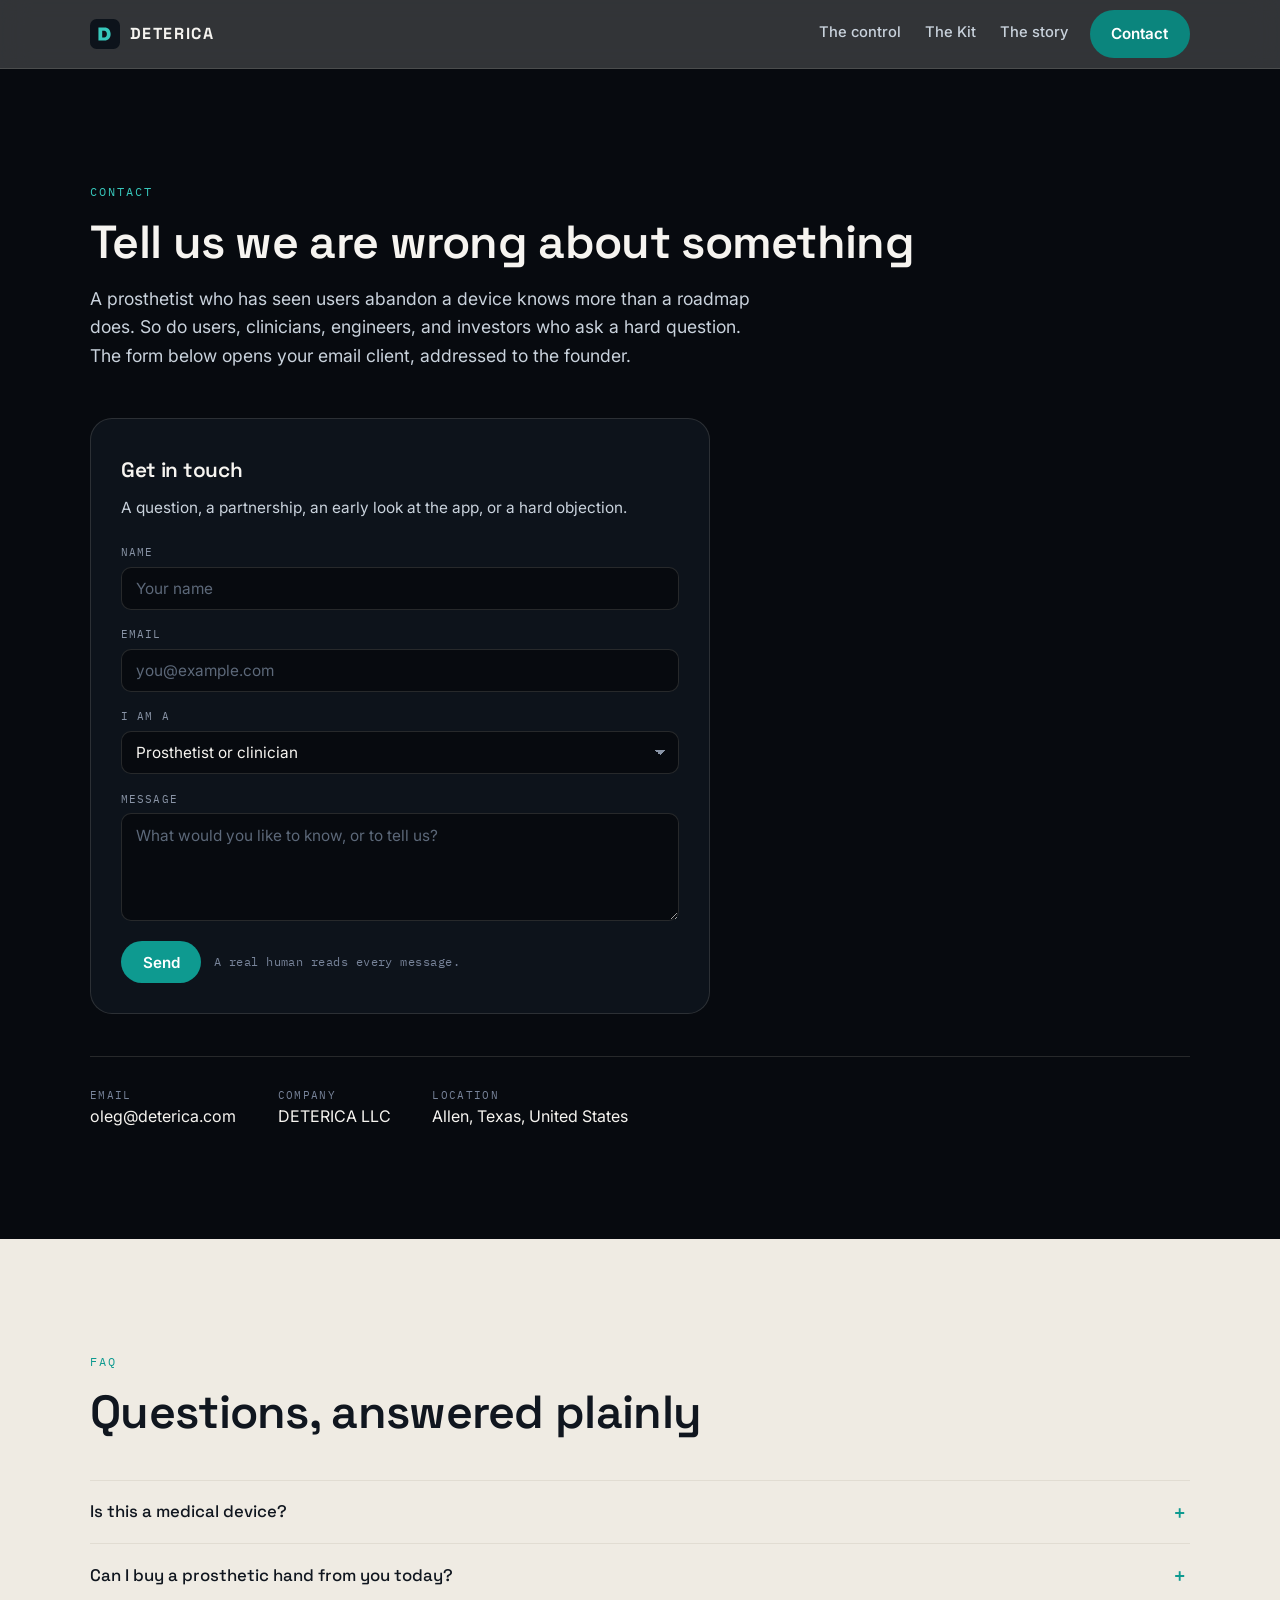
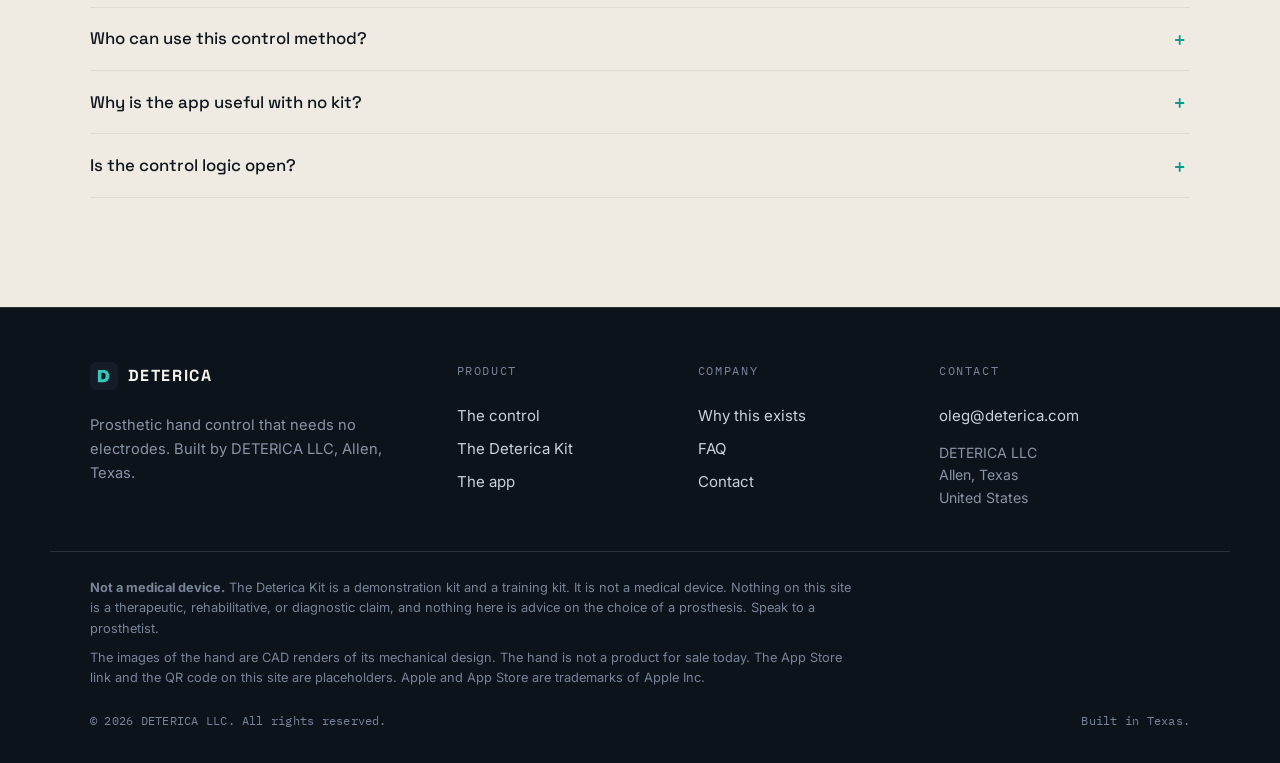
==== contact.html @ ebf62df6 "Split the landing page into five pages The home page had grown to nine sections and more were coming" ====
<!DOCTYPE html>
<html lang="en">
<head>
  <meta charset="UTF-8" />
  <meta name="viewport" content="width=device-width, initial-scale=1.0" />
  <title>Contact Deterica</title>
  <meta name="description" content="Tell us we are wrong about something. Deterica is looking for prosthetists, clinicians, users, engineers, and investors who ask a hard question. DETERICA LLC, Allen, Texas." />
  <meta name="theme-color" content="#070A0F" />

  <meta property="og:type" content="website" />
  <meta property="og:title" content="Contact Deterica" />
  <meta property="og:description" content="Tell us we are wrong about something. Deterica is looking for prosthetists, clinicians, users, engineers, and investors who ask a hard question. DETERICA LLC, Allen, Texas." />
  <meta property="og:image" content="assets/hand-hero-alt.jpg" />

  <link rel="preconnect" href="https://fonts.googleapis.com" />
  <link rel="preconnect" href="https://fonts.gstatic.com" crossorigin />
  <link href="https://fonts.googleapis.com/css2?family=Space+Grotesk:wght@400;500;600;700&family=Inter:wght@400;500;600&family=IBM+Plex+Mono:wght@400;500&display=swap" rel="stylesheet" />

  <link rel="icon" href="data:image/svg+xml,%3Csvg xmlns='http://www.w3.org/2000/svg' viewBox='0 0 32 32'%3E%3Crect width='32' height='32' rx='7' fill='%23070A0F'/%3E%3Cpath d='M9 23V9h6.5c4 0 6.5 2.8 6.5 7s-2.5 7-6.5 7H9zm4-3.4h2.2c1.8 0 2.8-1.3 2.8-3.6s-1-3.6-2.8-3.6H13v7.2z' fill='%2337C8BC'/%3E%3C/svg%3E" />
  <link rel="stylesheet" href="styles.css" />
</head>
<body>
  <!-- The header. It is the same in every file; keep them in step. -->
  <header class="site-header" id="top">
    <div class="wrap header-inner">
      <a class="brand" href="index.html" aria-label="Deterica home">
        <svg class="brand-mark" width="30" height="30" viewBox="0 0 32 32" aria-hidden="true">
          <rect width="32" height="32" rx="7" fill="#0D131B"/>
          <path d="M9 23V9h6.5c4 0 6.5 2.8 6.5 7s-2.5 7-6.5 7H9zm4-3.4h2.2c1.8 0 2.8-1.3 2.8-3.6s-1-3.6-2.8-3.6H13v7.2z" fill="#37C8BC"/>
        </svg>
        <span class="brand-word">DETERICA</span>
      </a>

      <nav class="nav" aria-label="Primary">
        <a href="control.html">The control</a>
        <a href="kit.html">The Kit</a>
        <a href="story.html">The story</a>
      </nav>

      <div class="header-cta">
        <a class="btn btn-solid is-active" href="contact.html">Contact</a>
      </div>

      <button class="nav-toggle" aria-expanded="false" aria-controls="mobile-nav" aria-label="Open menu">
        <span></span><span></span><span></span>
      </button>
    </div>
    <div class="mobile-nav" id="mobile-nav" hidden>
      <a href="control.html">The control</a>
      <a href="kit.html">The Kit</a>
      <a href="story.html">The story</a>
      <a class="btn btn-solid" href="contact.html">Contact</a>
    </div>
  </header>

  <main>
    <!-- ===================== CONTACT ===================== -->
    <section class="section dark" id="contact">
      <div class="wrap">
        <p class="eyebrow light">Contact</p>
        <h1 class="section-title light">Tell us we are wrong about something</h1>
        <p class="section-sub light-sub">
          A prosthetist who has seen users abandon a device knows more than a roadmap does. So do
          users, clinicians, engineers, and investors who ask a hard question. The form below
          opens your email client, addressed to the founder.
        </p>

        <div class="forms">
          <!-- General contact -->
          <div class="form-card">
            <h3>Get in touch</h3>
            <p>A question, a partnership, an early look at the app, or a hard objection.</p>
            <form id="contact-form" novalidate>
              <div class="field">
                <label for="c-name">Name</label>
                <input id="c-name" name="name" type="text" placeholder="Your name" required autocomplete="name" />
              </div>
              <div class="field">
                <label for="c-email">Email</label>
                <input id="c-email" name="email" type="email" placeholder="you@example.com" required autocomplete="email" />
              </div>
              <div class="field">
                <label for="c-role">I am a</label>
                <select id="c-role" name="role">
                  <option>Prosthetist or clinician</option>
                  <option>A person with a limb difference</option>
                  <option>Engineer or developer</option>
                  <option>Researcher or educator</option>
                  <option>Investor or partner</option>
                  <option>Press</option>
                  <option>Other</option>
                </select>
              </div>
              <div class="field">
                <label for="c-message">Message</label>
                <textarea id="c-message" name="message" placeholder="What would you like to know, or to tell us?" required></textarea>
              </div>
              <input type="checkbox" name="botcheck" tabindex="-1" aria-hidden="true"
                     style="display:none" />
              <div class="form-foot">
                <button class="btn btn-solid" type="submit">Send</button>
                <p class="form-note" id="contact-status" role="status" aria-live="polite">A real
                human reads every message.</p>
              </div>
            </form>
          </div>

        </div>

        <div class="contact-direct">
          <div>
            <p class="k mono">Email</p>
            <p><a class="v" href="mailto:oleg@deterica.com">oleg@deterica.com</a></p>
          </div>
          <div>
            <p class="k mono">Company</p>
            <p class="v">DETERICA LLC</p>
          </div>
          <div>
            <p class="k mono">Location</p>
            <p class="v">Allen, Texas, United States</p>
          </div>
        </div>
      </div>
    </section>
    <!-- ===================== FAQ ===================== -->
    <section class="section tint" id="faq">
      <div class="wrap">
        <p class="eyebrow">FAQ</p>
        <h2 class="section-title">Questions, answered plainly</h2>
        <div class="faq-list">
          <details>
            <summary>Is this a medical device?</summary>
            <p>No. The Deterica Kit is a demonstration kit and a training kit. It is not a medical device, and nothing on this site or in the app claims a therapeutic, rehabilitative, or diagnostic benefit.</p>
          </details>
          <details>
            <summary>Can I buy a prosthetic hand from you today?</summary>
            <p>No. The hand is not for sale yet. What is ready now is the Deterica Kit: the control, a desktop kit, and the app. If you want to follow the hand, write to us and we will keep you informed.</p>
          </details>
          <details>
            <summary>Who can use this control method?</summary>
            <p>It needs a preserved rotation of the residual limb, because that rotation is the input. A prosthetist is the right person to say whether a particular limb has it.</p>
          </details>
          <details>
            <summary>Why is the app useful with no kit?</summary>
            <p>Because the control model is the thing worth trying, and the app runs the same logic. A lever and two buttons on the screen behave as the kit behaves, so you can judge proportional control and grip selection before you own hardware.</p>
          </details>
          <details>
            <summary>Is the control logic open?</summary>
            <p>Not at present. The control library, the firmware, and the app are private. If you have a research or a teaching use for them, write to us and describe it.</p>
          </details>
        </div>
      </div>
    </section>
  </main>

  <!-- The footer. Also duplicated; keep it in step with the other files. -->
  <footer class="site-footer">
    <div class="wrap footer-grid">
      <div class="footer-brand">
        <a class="brand" href="index.html" aria-label="Deterica home">
          <svg width="28" height="28" viewBox="0 0 32 32" aria-hidden="true">
            <rect width="32" height="32" rx="7" fill="#151D28"/>
            <path d="M9 23V9h6.5c4 0 6.5 2.8 6.5 7s-2.5 7-6.5 7H9zm4-3.4h2.2c1.8 0 2.8-1.3 2.8-3.6s-1-3.6-2.8-3.6H13v7.2z" fill="#37C8BC"/>
          </svg>
          <span class="brand-word">DETERICA</span>
        </a>
        <p class="footer-tag">
          Prosthetic hand control that needs no electrodes. Built by DETERICA LLC,
          Allen, Texas.
        </p>
      </div>
      <nav class="footer-col" aria-label="Product">
        <p class="footer-h mono">Product</p>
        <a href="control.html">The control</a>
        <a href="kit.html">The Deterica Kit</a>
        <a href="kit.html#app">The app</a>
      </nav>
      <nav class="footer-col" aria-label="Company">
        <p class="footer-h mono">Company</p>
        <a href="story.html">Why this exists</a>
        <a href="contact.html#faq">FAQ</a>
        <a href="contact.html">Contact</a>
      </nav>
      <div class="footer-col">
        <p class="footer-h mono">Contact</p>
        <a href="mailto:oleg@deterica.com">oleg@deterica.com</a>
        <p class="footer-small">DETERICA LLC<br>Allen, Texas<br>United States</p>
      </div>
    </div>

    <div class="wrap footer-legal">
      <p>
        <strong>Not a medical device.</strong> The Deterica Kit is a demonstration kit and a
        training kit. It is not a medical device. Nothing on this site is a therapeutic,
        rehabilitative, or diagnostic claim, and nothing here is advice on the choice of a
        prosthesis. Speak to a prosthetist.
      </p>
      <p>
        The images of the hand are CAD renders of its mechanical design. The hand is not a
        product for sale today. The App Store link and the QR code on this site are
        placeholders. Apple and App Store are trademarks of Apple Inc.
      </p>
    </div>

    <div class="wrap footer-bottom">
      <p class="mono">© <span id="year">2026</span> DETERICA LLC. All rights reserved.</p>
      <p class="mono">Built in Texas.</p>
    </div>
  </footer>

  <script src="script.js"></script>
</body>
</html>
---- styles.css ----
/* =========================================================
   DETERICA — Genesis, prosthetic hand control without electrodes
   Deterica is the company. Genesis is the hand.

   Palette: near-black ink + warm paper + bone + teal signal
   Type:    Space Grotesk (display) · Inter (body) · IBM Plex Mono (data)

   The renders in `assets/` sit on a black background. On a dark
   surface they use `mix-blend-mode: lighten`, so that background
   disappears and the hand reads as a cut-out.
   ========================================================= */

:root {
  --ink:        #070A0F;
  --ink-2:      #0D131B;
  --ink-3:      #151D28;
  --ink-line:   rgba(233, 225, 212, .14);

  --paper:      #F6F4F0;
  --paper-2:    #FFFFFF;
  --paper-3:    #EFEBE3;
  --bone:       #E4DACA;

  --accent:     #0E9A90;
  --accent-br:  #37C8BC;
  --accent-dim: rgba(14, 154, 144, .12);
  --warn:       #B4682A;

  --text:       #10161F;
  --text-soft:  #4A5566;
  --text-faint: #78849A;
  --text-light: #C9D2DC;
  --text-dim:   #8994A6;

  --line:       #E1DCD2;

  --maxw: 1180px;
  --pad: clamp(20px, 5vw, 40px);
  --r: 14px;
  --r-lg: 22px;

  --ff-display: "Space Grotesk", "Helvetica Neue", Arial, sans-serif;
  --ff-body: "Inter", system-ui, -apple-system, sans-serif;
  --ff-mono: "IBM Plex Mono", ui-monospace, monospace;
}

* { box-sizing: border-box; }

html { scroll-behavior: smooth; }
@media (prefers-reduced-motion: reduce) { html { scroll-behavior: auto; } }

body {
  margin: 0;
  font-family: var(--ff-body);
  background: var(--paper);
  color: var(--text);
  line-height: 1.62;
  -webkit-font-smoothing: antialiased;
  text-rendering: optimizeLegibility;
}

img { max-width: 100%; height: auto; display: block; }
a { color: inherit; text-decoration: none; }
h1, h2, h3, h4 { font-family: var(--ff-display); letter-spacing: -.015em; }

.wrap { width: 100%; max-width: var(--maxw); margin-inline: auto; padding-inline: var(--pad); }
.mono { font-family: var(--ff-mono); font-feature-settings: "tnum" 1; letter-spacing: .02em; }
.sr-only {
  position: absolute; width: 1px; height: 1px; padding: 0; margin: -1px;
  overflow: hidden; clip: rect(0 0 0 0); white-space: nowrap; border: 0;
}

::selection { background: var(--accent); color: #fff; }
:focus-visible { outline: 2px solid var(--accent-br); outline-offset: 3px; border-radius: 4px; }

/* ---------- Buttons ---------- */
.btn {
  display: inline-flex; align-items: center; justify-content: center; gap: .55em;
  font-family: var(--ff-body);
  font-weight: 600; font-size: .95rem;
  padding: .72em 1.35em;
  border-radius: 999px;
  border: 1px solid transparent;
  cursor: pointer;
  transition: transform .18s ease, background .18s ease, color .18s ease,
              border-color .18s ease, box-shadow .18s ease;
  white-space: nowrap;
}
.btn-lg { padding: .92em 1.75em; font-size: 1rem; }
.btn-solid { background: var(--accent); color: #fff; }
.btn-solid:hover { background: #0B857D; transform: translateY(-2px); box-shadow: 0 12px 30px -14px rgba(14,154,144,.8); }
.btn-line { background: transparent; color: var(--text); border-color: rgba(16,22,31,.22); }
.btn-line:hover { border-color: var(--text); transform: translateY(-2px); }

.dark .btn-line, .hero .btn-line { color: var(--paper); border-color: rgba(233,225,212,.28); }
.dark .btn-line:hover, .hero .btn-line:hover { border-color: var(--bone); background: rgba(233,225,212,.06); }

/* ---------- Eyebrow, titles ---------- */
.eyebrow {
  font-family: var(--ff-mono);
  font-size: .76rem; letter-spacing: .16em; text-transform: uppercase;
  color: var(--accent);
  display: inline-flex; align-items: center; gap: .6em;
  margin: 0 0 1rem;
}
.eyebrow.center { display: flex; justify-content: center; }
.eyebrow.light { color: var(--accent-br); }
.eyebrow .dot {
  width: 7px; height: 7px; border-radius: 50%;
  background: var(--accent-br); box-shadow: 0 0 0 4px rgba(55,200,188,.18);
}

.section-title {
  font-weight: 600;
  font-size: clamp(1.85rem, 4.1vw, 2.9rem);
  line-height: 1.1;
  margin: 0 0 1rem;
  color: var(--text);
}
.section-title.center { text-align: center; }
.section-title.light { color: var(--paper); }
.section-sub { font-size: 1.1rem; color: var(--text-soft); max-width: 62ch; margin: 0; }
.section-sub.center { text-align: center; margin-inline: auto; }
.light-sub { color: var(--text-light); }

.section { padding-block: clamp(60px, 8.5vw, 112px); }
.section.dark { background: var(--ink); color: var(--paper); }
.section.tint { background: var(--paper-3); }

/* ---------- Header ---------- */
.site-header {
  position: sticky; top: 0; z-index: 50;
  background: rgba(7,10,15,.82);
  backdrop-filter: blur(14px) saturate(140%);
  border-bottom: 1px solid var(--ink-line);
}
.header-inner { display: flex; align-items: center; gap: 1.4rem; height: 68px; }
.brand { display: inline-flex; align-items: center; gap: .6rem; flex: none; }
.brand-word {
  font-family: var(--ff-display); font-weight: 700;
  letter-spacing: .1em; font-size: 1rem; color: var(--paper);
}
.brand-word .thin { font-weight: 400; color: var(--text-dim); }
.brand-tag {
  font-size: .62rem; letter-spacing: .18em; line-height: 1;
  color: var(--accent-br); border: 1px solid rgba(55,200,188,.4);
  border-radius: 999px; padding: .3em .6em .26em;
  align-self: center;
}
@media (max-width: 420px) { .brand-tag { display: none; } }

.nav { display: flex; gap: 1.5rem; margin-left: auto; }
.nav a {
  font-size: .92rem; color: var(--text-light); font-weight: 500;
  /* The border is 2px and transparent from the start, so the hover and the
     active state add colour and never move the text. */
  padding-block: .35rem; border-bottom: 2px solid transparent;
}
.nav a:hover { color: var(--paper); border-bottom-color: rgba(55,200,188,.5); }
/* The section the reader is in. `script.js` sets it while the page scrolls. */
.nav a.is-active { color: var(--paper); border-bottom-color: var(--accent-br); }
/* Seven items plus the brand and the button: give the row some slack before
   the mobile breakpoint takes over at 940px. */
@media (max-width: 1150px) {
  .nav { gap: 1rem; }
  .nav a { font-size: .86rem; }
}
.header-cta { display: flex; align-items: center; gap: .4rem; flex: none; }
.header-cta .btn-solid.is-active { background: #0B857D; }

.nav-toggle {
  display: none; margin-left: auto;
  width: 42px; height: 38px; border: 1px solid var(--ink-line);
  background: transparent; border-radius: 10px; cursor: pointer;
  flex-direction: column; align-items: center; justify-content: center; gap: 4px;
}
.nav-toggle span { display: block; width: 17px; height: 1.5px; background: var(--bone); }
.mobile-nav {
  display: none; flex-direction: column; gap: .2rem;
  padding: 1rem var(--pad) 1.5rem;
  border-top: 1px solid var(--ink-line); background: var(--ink-2);
}
.mobile-nav a { padding: .7rem 0; color: var(--text-light); font-weight: 500; }
.mobile-nav a.is-active { color: var(--accent-br); }
.mobile-nav .btn { margin-top: .7rem; }
.mobile-nav[data-open="true"] { display: flex; }

@media (max-width: 940px) {
  .nav, .header-cta { display: none; }
  .nav-toggle { display: flex; }
}

/* ---------- Hero ---------- */
.hero { position: relative; background: var(--ink); color: var(--paper); overflow: hidden; }
.hero-glow {
  position: absolute; inset: -30% -10% auto auto; width: 780px; height: 780px;
  background: radial-gradient(circle at 60% 40%, rgba(14,154,144,.28), transparent 62%);
  filter: blur(30px); pointer-events: none;
}
.hero-grid {
  position: relative;
  display: grid; grid-template-columns: 1.16fr .84fr; gap: clamp(24px, 3.4vw, 48px);
  align-items: center;
  padding-block: clamp(56px, 7vw, 96px);
}
.display {
  font-size: clamp(2.25rem, 4.6vw, 3.5rem);
  line-height: 1.06; font-weight: 600; margin: 0 0 1.1rem;
  letter-spacing: -.025em;
}
.display .accent { color: var(--accent-br); }
.lede { font-size: 1.13rem; color: var(--text-light); max-width: 56ch; margin: 0 0 1.9rem; }
.hero-actions { display: flex; flex-wrap: wrap; gap: .7rem; margin-bottom: 0; }

/* The render, cut out of its black background */
.render { position: relative; }
.render img { mix-blend-mode: lighten; width: 100%; }
/* The control render is cropped through the hand to take a USB cable out of
   the frame, which leaves a straight cut along the top. The mask fades that
   cut into the dark surface, so the hand reads as bleeding out of frame. */
#control .render img {
  -webkit-mask-image: linear-gradient(to bottom, transparent 0, #000 7%);
  mask-image: linear-gradient(to bottom, transparent 0, #000 7%);
}
/* A modest scale only. A transform costs no layout, so anything below it in
   the column gets overlapped — which is why the hero render carries no caption.
   Keep it that way, or drop the transform if a caption comes back. */
.hero-render img { transform: scale(1.1); }
.render figcaption {
  font-family: var(--ff-mono); font-size: .72rem; letter-spacing: .08em;
  text-transform: uppercase; color: var(--text-faint); margin-top: .6rem;
}

@media (max-width: 900px) {
  .hero-grid { grid-template-columns: 1fr; }
  .hero-render { order: -1; }
}

/* ---------- Card grids ---------- */
.grid-3 { display: grid; grid-template-columns: repeat(3, minmax(0,1fr)); gap: clamp(16px,2.2vw,26px); margin-top: 3rem; }
.grid-2 { display: grid; grid-template-columns: repeat(2, minmax(0,1fr)); gap: clamp(16px,2.2vw,26px); margin-top: 3rem; }
.grid-4 { display: grid; grid-template-columns: repeat(4, minmax(0,1fr)); gap: clamp(14px,1.8vw,22px); margin-top: 3rem; }
@media (max-width: 1000px) { .grid-4 { grid-template-columns: 1fr 1fr; } }
@media (max-width: 860px) { .grid-3, .grid-2 { grid-template-columns: 1fr; } }
@media (max-width: 560px) { .grid-4 { grid-template-columns: 1fr; } }

.card {
  background: var(--paper-2); border: 1px solid var(--line);
  border-radius: var(--r); padding: 1.6rem 1.5rem;
}
.card h3 { font-size: 1.12rem; margin: .2rem 0 .5rem; font-weight: 600; }
/* Justified across the block, not flush left. `hyphens` needs the `lang` on
   <html>, and it earns its keep here: a card column is narrow, and without
   word breaks the justification opens rivers between the words. */
.card p {
  margin: 0; color: var(--text-soft); font-size: .97rem;
  text-align: justify; text-justify: inter-word;
  -webkit-hyphens: auto; hyphens: auto;
}
/* The pull quote stays ragged. Stretching two lines of a quotation reads as a
   mistake, and a hyphen inside somebody's words is worse. */
.card p.quote {
  color: var(--text); font-style: italic;
  text-align: left; -webkit-hyphens: manual; hyphens: manual;
}
.card-no {
  font-size: .74rem; letter-spacing: .16em; color: var(--accent); text-transform: uppercase;
}
.dark .card { background: var(--ink-2); border-color: var(--ink-line); }
.dark .card h3 { color: var(--paper); }
.dark .card p { color: var(--text-light); }
.dark .card-no { color: var(--accent-br); }

/* An honest note. It states what the project does not claim. */
.note {
  margin-top: 2.2rem; border-left: 3px solid var(--warn);
  background: rgba(180,104,42,.07); border-radius: 0 var(--r) var(--r) 0;
  padding: 1.2rem 1.4rem;
}
.note h3 { margin: 0 0 .4rem; font-size: 1rem; font-weight: 600; }
.note p { margin: 0; font-size: .95rem; color: var(--text-soft); }
.note p + p { margin-top: .5rem; }

/* ---------- Steps ---------- */
.steps { display: grid; grid-template-columns: repeat(4, minmax(0,1fr)); gap: clamp(16px,2vw,24px); list-style: none; padding: 0; margin: 3rem 0 0; counter-reset: s; }
.step { border-top: 2px solid var(--accent); padding-top: 1rem; }
.step-no { font-size: .78rem; letter-spacing: .14em; color: var(--accent-br); display: block; margin-bottom: .5rem; }
.step h3 { font-size: 1.05rem; margin: 0 0 .4rem; font-weight: 600; }
.step p { margin: 0; font-size: .94rem; color: var(--text-light); }
.section:not(.dark) .step p { color: var(--text-soft); }
.section:not(.dark) .step-no { color: var(--accent); }
@media (max-width: 860px) { .steps { grid-template-columns: 1fr 1fr; } }
@media (max-width: 520px) { .steps { grid-template-columns: 1fr; } }

/* ---------- Split section (copy + render) ---------- */
.split { display: grid; grid-template-columns: 1fr 1fr; gap: clamp(28px, 5vw, 64px); align-items: center; }
/* A wide, short render earns more width than the copy beside it. */
.split.split-media-wide { grid-template-columns: .85fr 1.15fr; margin-top: 3rem; }
@media (max-width: 900px) { .split.split-media-wide { grid-template-columns: 1fr; } }
/* Beside a picture the list carries the section, so it reads a size up. */
.ticks-lead li { font-size: 1.02rem; }
.split.reverse .split-media { order: -1; }
@media (max-width: 900px) { .split { grid-template-columns: 1fr; } .split.reverse .split-media { order: 0; } }

.ticks { list-style: none; padding: 0; margin: 1.4rem 0 0; display: grid; gap: .7rem; }
.ticks li { display: flex; gap: .7rem; font-size: .98rem; color: var(--text-soft); }
.dark .ticks li { color: var(--text-light); }
.tick { color: var(--accent); font-weight: 700; flex: none; }
.dark .tick { color: var(--accent-br); }

/* ---------- Where each part stands ---------- */
.status {
  list-style: none; margin: 2.8rem 0 0; padding: 0;
  display: grid; grid-template-columns: repeat(4, minmax(0,1fr)); gap: clamp(14px,1.8vw,22px);
}
@media (max-width: 900px) { .status { grid-template-columns: 1fr 1fr; } }
@media (max-width: 520px) { .status { grid-template-columns: 1fr; } }
.status li { border-top: 1px solid var(--line); padding-top: .9rem; }
.dark .status li { border-top-color: var(--ink-line); }
.status h3 { font-size: 1rem; font-weight: 600; margin: .6rem 0 .35rem; }
.status p { margin: 0; font-size: .92rem; color: var(--text-soft); }
.state {
  display: inline-block; font-size: .66rem; letter-spacing: .12em; text-transform: uppercase;
  border-radius: 999px; padding: .28em .7em;
}
.state.ready { color: #0B857D; background: var(--accent-dim); }
.state.wip { color: var(--warn); background: rgba(180,104,42,.12); }

/* ---------- Download / store placeholder ---------- */
.download { display: grid; grid-template-columns: 1fr auto; gap: clamp(20px,3vw,40px); align-items: center; margin-top: 2.6rem;
  background: var(--paper-2); border: 1px solid var(--line); border-radius: var(--r-lg); padding: clamp(20px,3vw,32px); }
.dark .download { background: var(--ink-2); border-color: var(--ink-line); }
/* The copy in these blocks used to carry an inline colour, which broke when
   the blocks moved onto a dark surface. The colour belongs here, per surface. */
.download-lede { margin: 0; max-width: 52ch; color: var(--text-soft); }
.dark .download-lede { color: var(--text-light); }
.dark .store-badge span { color: var(--text-dim); }
.dark .qr figcaption { color: var(--text-dim); }
.dark .qr img { border-color: var(--ink-line); }
@media (max-width: 760px) { .download { grid-template-columns: 1fr; } }

.store-badge {
  display: inline-flex; align-items: center; gap: .8rem;
  border: 1px dashed rgba(16,22,31,.32); border-radius: 12px;
  padding: .7rem 1.1rem; color: var(--text); background: transparent;
  font-family: var(--ff-body); cursor: not-allowed; opacity: .95;
}
.dark .store-badge { border-color: rgba(233,225,212,.34); color: var(--paper); }
.store-badge b { display: block; font-size: 1rem; font-weight: 600; line-height: 1.2; }
.store-badge span { display: block; font-family: var(--ff-mono); font-size: .7rem; letter-spacing: .1em; text-transform: uppercase; color: var(--text-faint); }
.placeholder-tag {
  display: inline-block; margin-top: .9rem;
  font-family: var(--ff-mono); font-size: .72rem; letter-spacing: .1em; text-transform: uppercase;
  color: var(--warn); background: rgba(180,104,42,.1);
  border-radius: 999px; padding: .3rem .8rem;
}
.qr { text-align: center; }
.qr img { width: 132px; height: 132px; border-radius: 10px; border: 1px solid var(--line); }
.qr figcaption { font-family: var(--ff-mono); font-size: .68rem; letter-spacing: .09em; text-transform: uppercase; color: var(--text-faint); margin-top: .55rem; }

/* ---------- Phone frame ---------- */
.phone {
  width: min(300px, 100%); margin-inline: auto;
  border: 9px solid #1B2430; border-radius: 40px;
  background: var(--ink-2); overflow: hidden;
  box-shadow: 0 40px 80px -40px rgba(0,0,0,.9);
}
.figure-note {
  text-align: center; font-size: .68rem; letter-spacing: .09em;
  text-transform: uppercase; color: var(--text-faint); margin-top: .9rem;
}

/* ---------- The founder's story ---------- */
.story { max-width: 60ch; margin-inline: auto; }
.story p { font-size: 1.06rem; color: var(--text-soft); margin: 0 0 1.1rem; }
/* The lead is the h1 of the story page, so `.story p` does not reach it. The
   selector stays class-only so it works either way. */
.story .story-lead {
  font-family: var(--ff-display); font-weight: 600;
  font-size: clamp(1.5rem, 2.8vw, 2.1rem); line-height: 1.18;
  letter-spacing: -.015em; color: var(--text);
  margin: 0 0 1.4rem;
}
/* The rule sits under the video and over the name, so it closes the section. */
.story-sig {
  font-size: .76rem; letter-spacing: .12em; text-transform: uppercase;
  color: var(--text-faint); margin: 1.6rem 0 0;
  padding-top: 1.1rem; border-top: 1px solid var(--line);
  display: block;
}

/* ---------- Video ---------- */
.videos {
  display: grid; grid-template-columns: repeat(3, minmax(0,1fr));
  gap: clamp(16px,2vw,24px); margin-top: 3rem;
}
@media (max-width: 820px) { .videos { grid-template-columns: 1fr; max-width: 480px; margin-inline: auto; } }
.video-item { margin: 0; }

/* The tile is a button until it is clicked. Then `script.js` puts the
   YouTube player inside the same box. */
.video {
  display: block; position: relative; width: 100%; padding: 0;
  aspect-ratio: 16 / 9; border-radius: var(--r); overflow: hidden;
  background: var(--ink); border: 1px solid var(--ink-line);
  cursor: pointer; font: inherit; color: inherit;
}
.video img {
  width: 100%; height: 100%; object-fit: cover;
  transition: transform .5s ease, opacity .3s ease;
}
.video:hover img { transform: scale(1.03); opacity: .9; }
.video iframe { width: 100%; height: 100%; border: 0; display: block; }

.play {
  position: absolute; inset: 0; margin: auto;
  width: 62px; height: 62px; border-radius: 50%;
  background: rgba(7,10,15,.62); backdrop-filter: blur(2px);
  border: 1px solid rgba(233,225,212,.45);
  display: grid; place-items: center;
  transition: background .2s ease, border-color .2s ease, transform .2s ease;
}
.video:hover .play { background: var(--accent); border-color: var(--accent); transform: scale(1.06); }
.play::after {
  content: ""; width: 0; height: 0; margin-left: 5px;
  border-left: 17px solid #fff;
  border-top: 11px solid transparent; border-bottom: 11px solid transparent;
}
.video-item figcaption {
  margin-top: .85rem; font-size: .98rem; color: var(--text-soft);
}
.story-video { margin: 2.4rem 0 0; }

/* ---------- FAQ ---------- */
.faq-list { margin-top: 2.6rem; border-top: 1px solid var(--line); }
.faq-list details { border-bottom: 1px solid var(--line); }
.faq-list summary {
  cursor: pointer; list-style: none; padding: 1.1rem 2.2rem 1.1rem 0; position: relative;
  font-family: var(--ff-display); font-size: 1.05rem; font-weight: 500;
}
.faq-list summary::-webkit-details-marker { display: none; }
.faq-list summary::after {
  content: "+"; position: absolute; right: .3rem; top: 50%; transform: translateY(-50%);
  color: var(--accent); font-family: var(--ff-mono); font-size: 1.2rem;
}
.faq-list details[open] summary::after { content: "\2013"; }
.faq-list p { margin: 0 0 1.2rem; color: var(--text-soft); max-width: 74ch; }

/* ---------- Forms ---------- */
/* One form. It gets no more width than it reads well in. */
.forms { margin-top: 3rem; max-width: 620px; }

.form-card { background: var(--ink-2); border: 1px solid var(--ink-line); border-radius: var(--r-lg); padding: clamp(20px,2.6vw,30px); }
.form-card h3 { margin: .3rem 0 .5rem; font-size: 1.3rem; font-weight: 600; color: var(--paper); }
.form-card > p { margin: 0 0 1.4rem; color: var(--text-light); font-size: .96rem; }
.field { display: grid; gap: .35rem; margin-bottom: .95rem; }
.field label { font-family: var(--ff-mono); font-size: .7rem; letter-spacing: .1em; text-transform: uppercase; color: var(--text-dim); }
.field input, .field textarea, .field select {
  font-family: var(--ff-body); font-size: .96rem;
  background: var(--ink); color: var(--paper);
  border: 1px solid var(--ink-line); border-radius: 10px;
  padding: .7rem .85rem; width: 100%;
}
.field textarea { min-height: 108px; resize: vertical; }
.field input::placeholder, .field textarea::placeholder { color: #5C6879; }
.field select { appearance: none; background-image: linear-gradient(45deg, transparent 50%, var(--text-dim) 50%), linear-gradient(135deg, var(--text-dim) 50%, transparent 50%); background-position: calc(100% - 18px) 50%, calc(100% - 13px) 50%; background-size: 5px 5px, 5px 5px; background-repeat: no-repeat; }
.form-foot { display: flex; flex-wrap: wrap; align-items: center; gap: .8rem; margin-top: 1.2rem; }
.form-note { font-family: var(--ff-mono); font-size: .72rem; letter-spacing: .04em; color: var(--text-faint); margin: 0; }
.form-note.ok { color: var(--accent-br); }

.contact-direct { display: flex; flex-wrap: wrap; gap: 1rem 2.6rem; margin-top: 2.6rem; padding-top: 1.8rem; border-top: 1px solid var(--ink-line); }
.contact-direct div p { margin: 0; }
.contact-direct .k { font-family: var(--ff-mono); font-size: .7rem; letter-spacing: .12em; text-transform: uppercase; color: var(--text-faint); }
.contact-direct .v { color: var(--paper); font-size: 1rem; }
.contact-direct a.v:hover { color: var(--accent-br); }

/* ---------- Footer ---------- */
.site-footer { background: var(--ink-2); color: var(--text-light); padding-block: 3.4rem 2rem; border-top: 1px solid var(--ink-line); }
.footer-grid { display: grid; grid-template-columns: 1.6fr 1fr 1fr 1.2fr; gap: 2rem; }
@media (max-width: 860px) { .footer-grid { grid-template-columns: 1fr 1fr; } }
.footer-tag { font-size: .92rem; color: var(--text-dim); max-width: 34ch; margin: 1rem 0 0; }
.footer-h { font-size: .72rem; letter-spacing: .14em; text-transform: uppercase; color: var(--text-faint); margin: 0 0 .9rem; }
.footer-col { display: flex; flex-direction: column; gap: .55rem; }
.footer-col a { font-size: .94rem; color: var(--text-light); }
.footer-col a:hover { color: var(--accent-br); }
.footer-small { font-size: .88rem; color: var(--text-dim); margin: .3rem 0 0; line-height: 1.6; }
.footer-legal { margin-top: 2.6rem; padding-top: 1.6rem; border-top: 1px solid var(--ink-line); }
.footer-legal p { font-size: .8rem; color: var(--text-faint); margin: 0 0 .5rem; max-width: 96ch; }
.footer-bottom { display: flex; flex-wrap: wrap; justify-content: space-between; gap: .6rem; margin-top: 1.4rem; }
.footer-bottom p { font-size: .74rem; color: var(--text-faint); margin: 0; }

/* ---------- Reveal ---------- */
.reveal { opacity: 0; transform: translateY(14px); transition: opacity .6s ease, transform .6s ease; }
.reveal.in { opacity: 1; transform: none; }
@media (prefers-reduced-motion: reduce) { .reveal { opacity: 1; transform: none; transition: none; } }

/* ---------- Multi-page chrome ---------- */
/* The site has no build step, so every file carries its own header and footer.
   `is-active` is written into the HTML per page; no script decides it. */
.card-link {
  color: var(--accent); font-weight: 600;
  border-bottom: 1px solid rgba(14,154,144,.35); padding-bottom: 2px;
}
.card-link:hover { border-bottom-color: var(--accent); }
.dark .card-link { color: var(--accent-br); border-bottom-color: rgba(55,200,188,.4); }

/* A video row of one or two tiles stays the size of a tile, and does not
   stretch to fill the width. */
.videos-one { grid-template-columns: minmax(0, 620px); justify-content: center; }
.videos-two { grid-template-columns: repeat(2, minmax(0,1fr)); }
@media (max-width: 720px) { .videos-two { grid-template-columns: 1fr; max-width: 480px; margin-inline: auto; } }
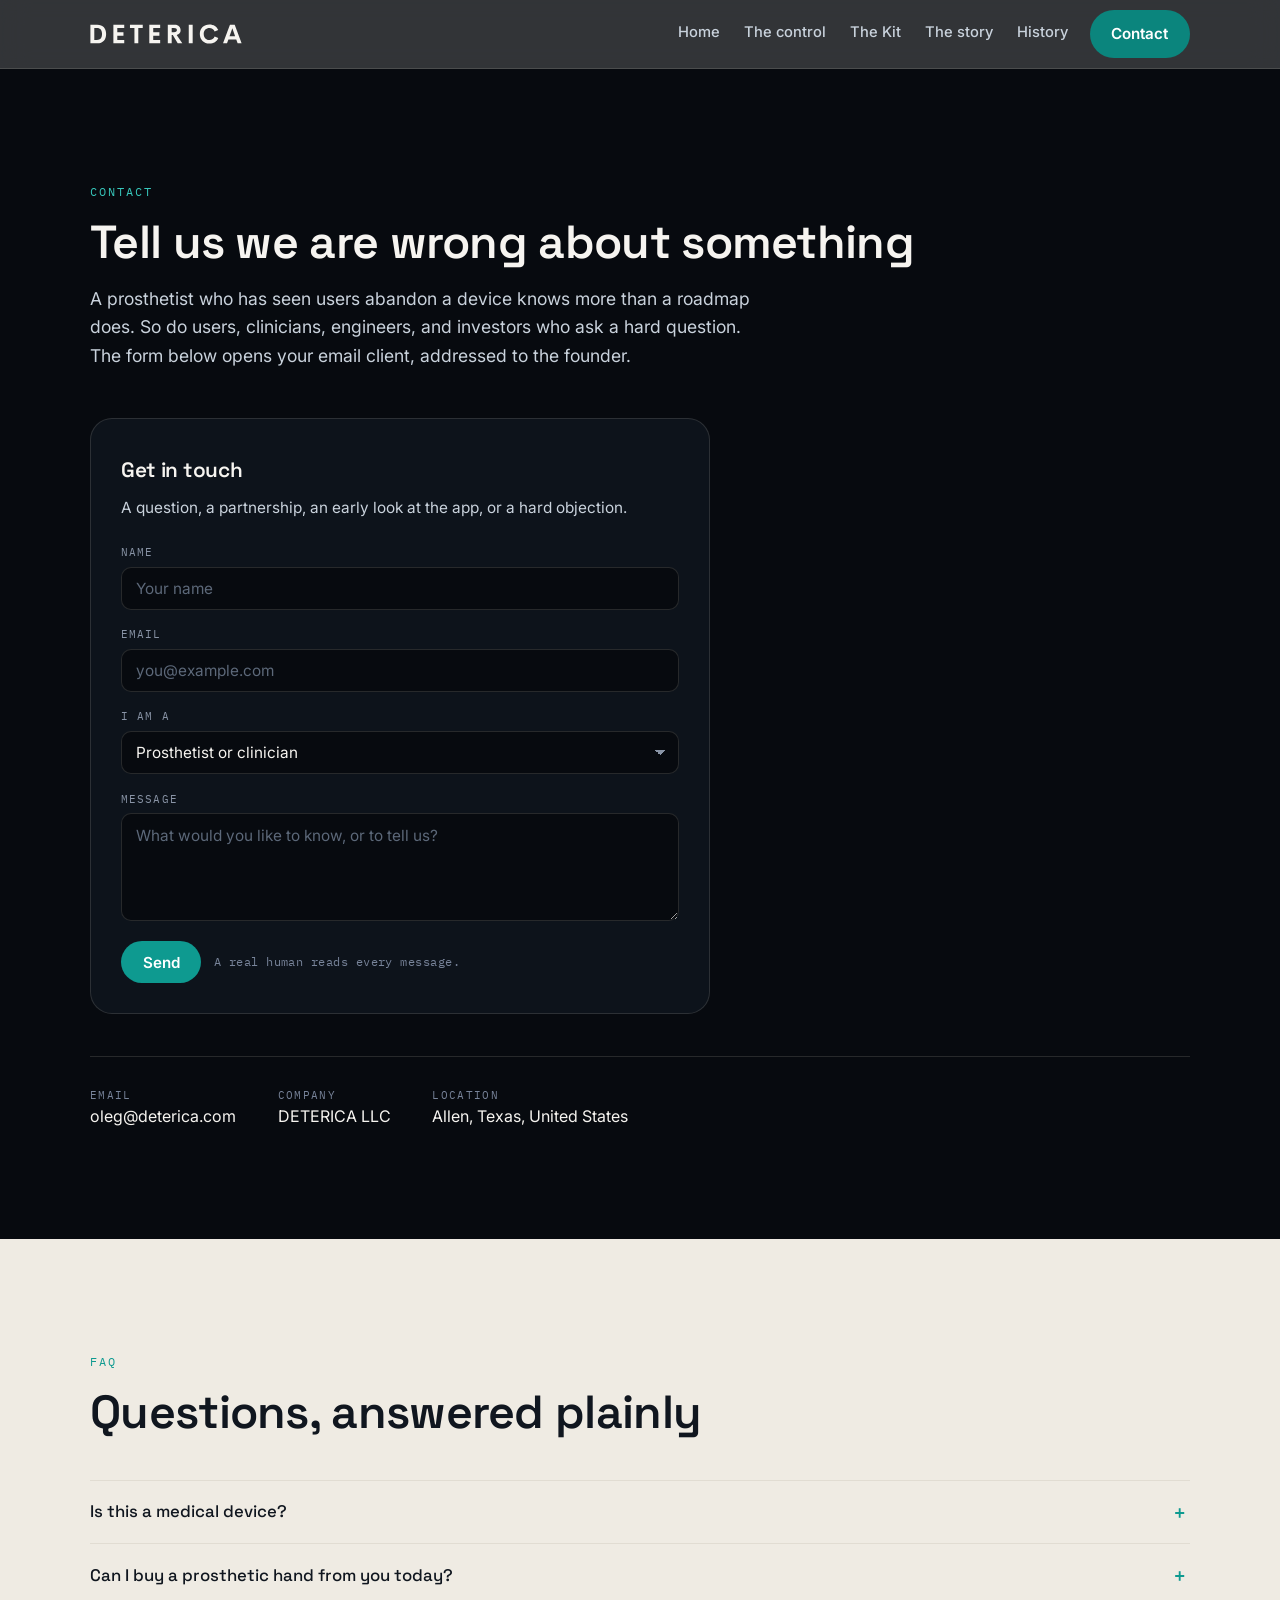
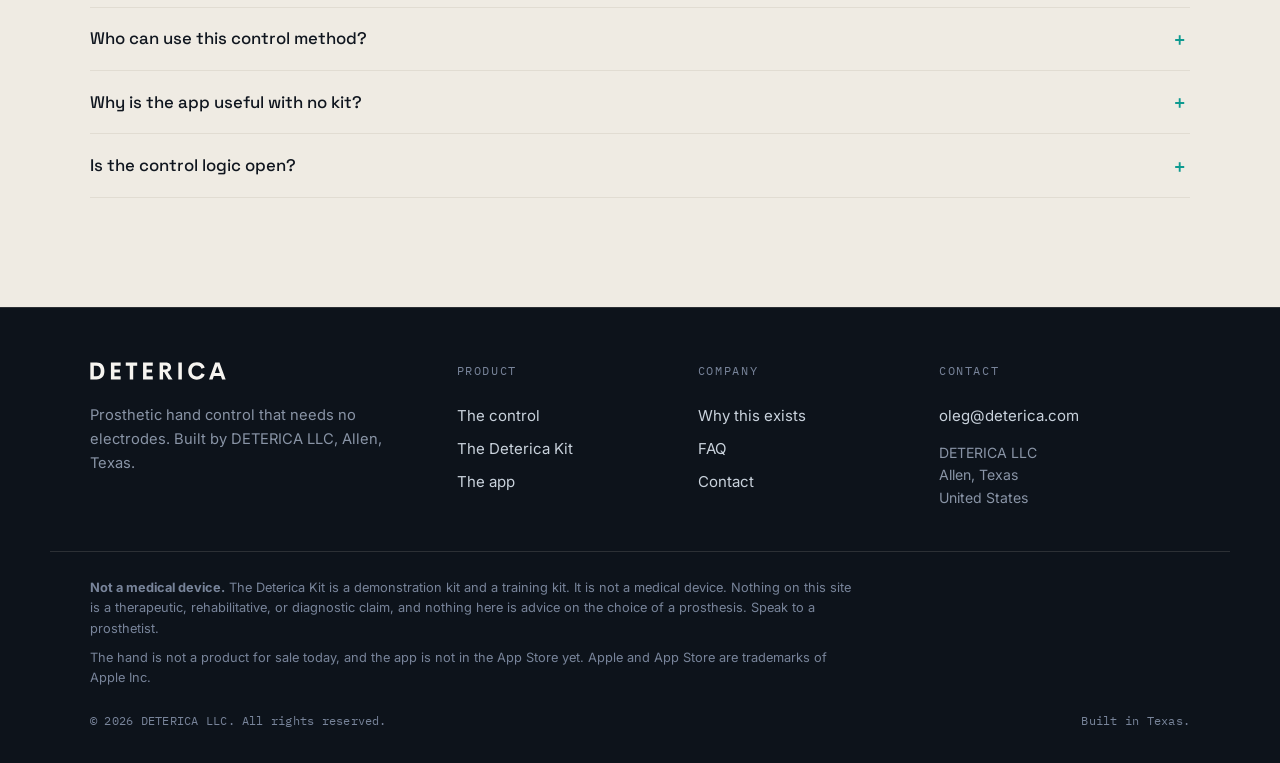
==== commit eef7b8de: "Rebuild the home page as a funnel, and move the state to a history page The home page carried a clai" ====
--- a/contact.html
+++ b/contact.html
@@ -16,7 +16,9 @@
   <link rel="preconnect" href="https://fonts.gstatic.com" crossorigin />
   <link href="https://fonts.googleapis.com/css2?family=Space+Grotesk:wght@400;500;600;700&family=Inter:wght@400;500;600&family=IBM+Plex+Mono:wght@400;500&display=swap" rel="stylesheet" />
 
-  <link rel="icon" href="data:image/svg+xml,%3Csvg xmlns='http://www.w3.org/2000/svg' viewBox='0 0 32 32'%3E%3Crect width='32' height='32' rx='7' fill='%23070A0F'/%3E%3Cpath d='M9 23V9h6.5c4 0 6.5 2.8 6.5 7s-2.5 7-6.5 7H9zm4-3.4h2.2c1.8 0 2.8-1.3 2.8-3.6s-1-3.6-2.8-3.6H13v7.2z' fill='%2337C8BC'/%3E%3C/svg%3E" />
+  <link rel="icon" href="assets/brand/favicon-32.png" sizes="32x32" />
+  <link rel="icon" href="assets/brand/favicon.svg" type="image/svg+xml" />
+  <link rel="apple-touch-icon" href="assets/brand/apple-touch-icon.png" />
   <link rel="stylesheet" href="styles.css" />
 </head>
 <body>
@@ -24,17 +26,15 @@
   <header class="site-header" id="top">
     <div class="wrap header-inner">
       <a class="brand" href="index.html" aria-label="Deterica home">
-        <svg class="brand-mark" width="30" height="30" viewBox="0 0 32 32" aria-hidden="true">
-          <rect width="32" height="32" rx="7" fill="#0D131B"/>
-          <path d="M9 23V9h6.5c4 0 6.5 2.8 6.5 7s-2.5 7-6.5 7H9zm4-3.4h2.2c1.8 0 2.8-1.3 2.8-3.6s-1-3.6-2.8-3.6H13v7.2z" fill="#37C8BC"/>
-        </svg>
-        <span class="brand-word">DETERICA</span>
+        <img class="brand-logo" src="assets/brand/svg/wordmark-light.svg" width="157" height="20" alt="Deterica" />
       </a>
 
       <nav class="nav" aria-label="Primary">
+        <a href="index.html">Home</a>
         <a href="control.html">The control</a>
         <a href="kit.html">The Kit</a>
         <a href="story.html">The story</a>
+        <a href="history.html">History</a>
       </nav>
 
       <div class="header-cta">
@@ -46,9 +46,11 @@
       </button>
     </div>
     <div class="mobile-nav" id="mobile-nav" hidden>
+      <a href="index.html">Home</a>
       <a href="control.html">The control</a>
       <a href="kit.html">The Kit</a>
       <a href="story.html">The story</a>
+      <a href="history.html">History</a>
       <a class="btn btn-solid" href="contact.html">Contact</a>
     </div>
   </header>
@@ -131,11 +133,11 @@
         <div class="faq-list">
           <details>
             <summary>Is this a medical device?</summary>
-            <p>No. The Deterica Kit is a demonstration kit and a training kit. It is not a medical device, and nothing on this site or in the app claims a therapeutic, rehabilitative, or diagnostic benefit.</p>
+            <p>No. The app and the Deterica Kit are a demonstration and a training tool. Neither is a medical device, and nothing on this site or in the app claims a therapeutic, rehabilitative, or diagnostic benefit.</p>
           </details>
           <details>
             <summary>Can I buy a prosthetic hand from you today?</summary>
-            <p>No. The hand is not for sale yet. What is ready now is the Deterica Kit: the control, a desktop kit, and the app. If you want to follow the hand, write to us and we will keep you informed.</p>
+            <p>No, and nothing else here is on sale either. The hand is not for sale. The kit is in development, and it is not for sale. The app is built, and it is not in the App Store yet. What exists today is the control, and it runs. Write to us and we will tell you when any of it changes.</p>
           </details>
           <details>
             <summary>Who can use this control method?</summary>
@@ -143,7 +145,7 @@
           </details>
           <details>
             <summary>Why is the app useful with no kit?</summary>
-            <p>Because the control model is the thing worth trying, and the app runs the same logic. A lever and two buttons on the screen behave as the kit behaves, so you can judge proportional control and grip selection before you own hardware.</p>
+            <p>Because the control model is the thing worth judging, and the app runs the same logic. A lever and two buttons on the screen behave as the kit behaves, so a person sees proportional control and grip selection at work. That is the point of building the app first: nobody spends money or months on hardware, on a kit or on a hand, to find out what the principle does. The app answers that on a phone, and it is free.</p>
           </details>
           <details>
             <summary>Is the control logic open?</summary>
@@ -159,11 +161,7 @@
     <div class="wrap footer-grid">
       <div class="footer-brand">
         <a class="brand" href="index.html" aria-label="Deterica home">
-          <svg width="28" height="28" viewBox="0 0 32 32" aria-hidden="true">
-            <rect width="32" height="32" rx="7" fill="#151D28"/>
-            <path d="M9 23V9h6.5c4 0 6.5 2.8 6.5 7s-2.5 7-6.5 7H9zm4-3.4h2.2c1.8 0 2.8-1.3 2.8-3.6s-1-3.6-2.8-3.6H13v7.2z" fill="#37C8BC"/>
-          </svg>
-          <span class="brand-word">DETERICA</span>
+          <img class="brand-logo" src="assets/brand/svg/wordmark-light.svg" width="141" height="18" alt="Deterica" />
         </a>
         <p class="footer-tag">
           Prosthetic hand control that needs no electrodes. Built by DETERICA LLC,
@@ -197,9 +195,8 @@
         prosthesis. Speak to a prosthetist.
       </p>
       <p>
-        The images of the hand are CAD renders of its mechanical design. The hand is not a
-        product for sale today. The App Store link and the QR code on this site are
-        placeholders. Apple and App Store are trademarks of Apple Inc.
+        The hand is not a product for sale today, and the app is not in the App Store yet.
+        Apple and App Store are trademarks of Apple Inc.
       </p>
     </div>
 
--- a/styles.css
+++ b/styles.css
@@ -5,7 +5,7 @@
    Palette: near-black ink + warm paper + bone + teal signal
    Type:    Space Grotesk (display) · Inter (body) · IBM Plex Mono (data)
 
-   The renders in `assets/` sit on a black background. On a dark
+   The images in `assets/` sit on a black background. On a dark
    surface they use `mix-blend-mode: lighten`, so that background
    disappears and the hand reads as a cut-out.
    ========================================================= */
@@ -121,9 +121,14 @@
 .section-title.light { color: var(--paper); }
 .section-sub { font-size: 1.1rem; color: var(--text-soft); max-width: 62ch; margin: 0; }
 .section-sub.center { text-align: center; margin-inline: auto; }
+/* A one-off centred line, for a link that closes a section. */
+.center { text-align: center; }
 .light-sub { color: var(--text-light); }
 
 .section { padding-block: clamp(60px, 8.5vw, 112px); }
+/* The header is sticky and 68px tall, so an anchor that scrolls a section to
+   the top of the viewport hides its own heading behind the header. */
+section[id] { scroll-margin-top: 84px; }
 .section.dark { background: var(--ink); color: var(--paper); }
 .section.tint { background: var(--paper-3); }
 
@@ -136,11 +141,13 @@
 }
 .header-inner { display: flex; align-items: center; gap: 1.4rem; height: 68px; }
 .brand { display: inline-flex; align-items: center; gap: .6rem; flex: none; }
-.brand-word {
-  font-family: var(--ff-display); font-weight: 700;
-  letter-spacing: .1em; font-size: 1rem; color: var(--paper);
-}
-.brand-word .thin { font-weight: 400; color: var(--text-dim); }
+/* The wordmark is the logotype from the brand pack, and not type set in
+   Space Grotesk. It replaced `.brand-word` on 2026-08-23. Height drives the
+   size; the width follows the aspect of 7.85 to 1. Set a height only, or the
+   letters stretch. */
+.brand-logo { height: 20px; width: auto; }
+@media (max-width: 420px) { .brand-logo { height: 17px; } }
+.site-footer .brand-logo { height: 18px; }
 .brand-tag {
   font-size: .62rem; letter-spacing: .18em; line-height: 1;
   color: var(--accent-br); border: 1px solid rgba(55,200,188,.4);
@@ -190,8 +197,45 @@
   .nav-toggle { display: flex; }
 }
 
-/* ---------- Hero ---------- */
-.hero { position: relative; background: var(--ink); color: var(--paper); overflow: hidden; }
+/* ---------- Hero ----------
+   The hero fills the screen, so the first thing a reader meets is one claim and
+   nothing else. The header is sticky, and it takes its own height out of the
+   flow above this section, so the hero fills what is LEFT of the screen. A
+   plain 100svh would push the page 69px past the fold.
+
+   It is min-height, not height. On a short screen — a phone in landscape — the
+   content grows past the viewport instead of being clipped.
+
+   The page still scrolls. Everything below the hero carries the funnel, and a
+   hero that fills the screen hides that there is more, so `.hero-cue` says so. */
+.hero {
+  position: relative; background: var(--ink); color: var(--paper); overflow: hidden;
+  --hdr: 69px;
+  display: grid; align-items: center;
+  min-height: calc(100vh - var(--hdr));   /* every browser */
+  min-height: calc(100svh - var(--hdr));  /* and the small viewport, so a mobile toolbar does not cut it */
+}
+
+/* The cue is a real link to the next section, not decoration. */
+.hero-cue {
+  position: absolute; left: 50%; bottom: clamp(14px, 2.6vh, 28px);
+  transform: translateX(-50%); z-index: 2;
+  display: inline-flex; flex-direction: column; align-items: center; gap: .3rem;
+  font-size: .66rem; letter-spacing: .18em; text-transform: uppercase;
+  color: var(--text-dim);
+}
+.hero-cue:hover { color: var(--accent-br); }
+.hero-cue::after {
+  content: "\2193"; font-size: 1.05rem; line-height: 1;
+  animation: hero-cue 2.4s ease-in-out infinite;
+}
+@keyframes hero-cue {
+  0%, 100% { transform: translateY(0); opacity: .55; }
+  50%      { transform: translateY(5px); opacity: 1; }
+}
+@media (prefers-reduced-motion: reduce) { .hero-cue::after { animation: none; opacity: .8; } }
+/* On a short screen the cue would sit on top of the copy. */
+@media (max-height: 560px) { .hero-cue { display: none; } }
 .hero-glow {
   position: absolute; inset: -30% -10% auto auto; width: 780px; height: 780px;
   background: radial-gradient(circle at 60% 40%, rgba(14,154,144,.28), transparent 62%);
@@ -232,8 +276,31 @@
 }
 
 @media (max-width: 900px) {
-  .hero-grid { grid-template-columns: 1fr; }
+  .hero-grid { grid-template-columns: 1fr; padding-block: clamp(28px, 5vw, 56px); }
+  /* The render leads on a narrow screen. It must not eat the screen: with the
+     hero at full height and the render first, the claim and the buttons fall
+     below the fold and the visitor meets a hand and no words. Drop the scale
+     too — a transform costs no layout, so it would overlap the copy under it. */
   .hero-render { order: -1; }
+  .hero-render img { max-height: 22svh; width: auto; margin-inline: auto; transform: none; }
+  .lede { margin-bottom: 1.4rem; }
+}
+/* Narrow and not tall. The caps here are measured, not guessed: they are the
+   largest values that keep the claim, the text, AND both buttons above the fold
+   on a 500x740 viewport. Raise either one and the buttons drop under it. */
+@media (max-width: 900px) and (max-height: 700px) {
+  .hero-grid { padding-block: clamp(14px, 2.5vw, 28px); }
+  .hero-render img { max-height: 12svh; }
+  .lede { margin-bottom: 1.1rem; }
+}
+/* Really short — a phone in landscape. A full-height hero cannot stay readable
+   in 330px, so the hero takes its own height and the claim goes first: a render
+   on top would leave no room for words at all. */
+@media (max-height: 520px) {
+  .hero { min-height: 0; }
+  .hero-grid { padding-block: clamp(18px, 4vh, 32px); }
+  .hero-render { order: 0; }
+  .hero-render img { max-height: 30svh; }
 }
 
 /* ---------- Card grids ---------- */
@@ -280,6 +347,11 @@
 .note h3 { margin: 0 0 .4rem; font-size: 1rem; font-weight: 600; }
 .note p { margin: 0; font-size: .95rem; color: var(--text-soft); }
 .note p + p { margin-top: .5rem; }
+/* The same note on a dark surface: the tint and the text both need to change,
+   or the note reads as a hole in the section. */
+.dark .note { background: rgba(180,104,42,.14); }
+.dark .note h3 { color: var(--paper); }
+.dark .note p { color: var(--text-light); }
 
 /* ---------- Steps ---------- */
 .steps { display: grid; grid-template-columns: repeat(4, minmax(0,1fr)); gap: clamp(16px,2vw,24px); list-style: none; padding: 0; margin: 3rem 0 0; counter-reset: s; }
@@ -326,7 +398,43 @@
 .state.ready { color: #0B857D; background: var(--accent-dim); }
 .state.wip { color: var(--warn); background: rgba(180,104,42,.12); }
 
-/* ---------- Download / store placeholder ---------- */
+/* ---------- The history line ----------
+   The list reads newest first, so the newest entry is at the top and the line
+   runs down into the past. The intro on the page tells the reader to read it
+   from the bottom. The marker of the current entry is filled; every other
+   marker is an outline. */
+.timeline { list-style: none; margin: 3.2rem 0 0; padding: 0 0 0 clamp(20px, 3vw, 34px); border-left: 2px solid var(--line); }
+.tl-item { position: relative; padding-bottom: clamp(36px, 5vw, 60px); }
+.tl-item:last-child { padding-bottom: 0; }
+/* The marker sits on the line, so its offset is half its own width plus the
+   border, and it must move with the padding of the list. */
+.tl-item::before {
+  content: ""; position: absolute; top: .5rem;
+  left: calc(-1 * clamp(20px, 3vw, 34px) - 7px);
+  width: 12px; height: 12px; border-radius: 50%;
+  background: var(--paper); border: 2px solid var(--accent);
+}
+.tl-item.is-now::before { background: var(--accent); box-shadow: 0 0 0 5px var(--accent-dim); }
+.tl-year {
+  font-size: .78rem; letter-spacing: .14em; text-transform: uppercase;
+  color: var(--accent); margin: 0 0 .5rem;
+}
+.tl-item.is-now .tl-year { color: var(--accent); font-weight: 500; }
+.tl-item h2 {
+  font-size: clamp(1.25rem, 2.2vw, 1.6rem); font-weight: 600;
+  margin: 0 0 .7rem; color: var(--text);
+}
+.tl-item > p { font-size: 1.02rem; color: var(--text-soft); margin: 0 0 .9rem; max-width: 66ch; }
+.tl-item > p:last-child { margin-bottom: 0; }
+/* The state of the four parts sits inside the current entry, so it needs less
+   room above it than it does as a section of its own. */
+.tl-item .status { margin-top: 1.6rem; }
+
+/* ---------- Coming-soon block ----------
+   One line of state and one address to write to. It held a store badge, a shop
+   badge, and a QR code until 2026-08-23; the site goes up before either
+   release, so a badge that leads nowhere left the page. The block is now a
+   single column, and the grid stays for the day a real badge returns. */
 .download { display: grid; grid-template-columns: 1fr auto; gap: clamp(20px,3vw,40px); align-items: center; margin-top: 2.6rem;
   background: var(--paper-2); border: 1px solid var(--line); border-radius: var(--r-lg); padding: clamp(20px,3vw,32px); }
 .dark .download { background: var(--ink-2); border-color: var(--ink-line); }
@@ -334,29 +442,7 @@
    the blocks moved onto a dark surface. The colour belongs here, per surface. */
 .download-lede { margin: 0; max-width: 52ch; color: var(--text-soft); }
 .dark .download-lede { color: var(--text-light); }
-.dark .store-badge span { color: var(--text-dim); }
-.dark .qr figcaption { color: var(--text-dim); }
-.dark .qr img { border-color: var(--ink-line); }
 @media (max-width: 760px) { .download { grid-template-columns: 1fr; } }
-
-.store-badge {
-  display: inline-flex; align-items: center; gap: .8rem;
-  border: 1px dashed rgba(16,22,31,.32); border-radius: 12px;
-  padding: .7rem 1.1rem; color: var(--text); background: transparent;
-  font-family: var(--ff-body); cursor: not-allowed; opacity: .95;
-}
-.dark .store-badge { border-color: rgba(233,225,212,.34); color: var(--paper); }
-.store-badge b { display: block; font-size: 1rem; font-weight: 600; line-height: 1.2; }
-.store-badge span { display: block; font-family: var(--ff-mono); font-size: .7rem; letter-spacing: .1em; text-transform: uppercase; color: var(--text-faint); }
-.placeholder-tag {
-  display: inline-block; margin-top: .9rem;
-  font-family: var(--ff-mono); font-size: .72rem; letter-spacing: .1em; text-transform: uppercase;
-  color: var(--warn); background: rgba(180,104,42,.1);
-  border-radius: 999px; padding: .3rem .8rem;
-}
-.qr { text-align: center; }
-.qr img { width: 132px; height: 132px; border-radius: 10px; border: 1px solid var(--line); }
-.qr figcaption { font-family: var(--ff-mono); font-size: .68rem; letter-spacing: .09em; text-transform: uppercase; color: var(--text-faint); margin-top: .55rem; }
 
 /* ---------- Phone frame ---------- */
 .phone {
@@ -372,6 +458,8 @@
 
 /* ---------- The founder's story ---------- */
 .story { max-width: 60ch; margin-inline: auto; }
+/* Beside a picture on the home page the same block reads from the left edge. */
+.story.story-teaser { margin-inline: 0; }
 .story p { font-size: 1.06rem; color: var(--text-soft); margin: 0 0 1.1rem; }
 /* The lead is the h1 of the story page, so `.story p` does not reach it. The
    selector stays class-only so it works either way. */
@@ -429,7 +517,27 @@
 .video-item figcaption {
   margin-top: .85rem; font-size: .98rem; color: var(--text-soft);
 }
+/* On a dark section the soft grey caption falls to about 2:1 against the ink.
+   Give it the light text colour there. */
+.dark .video-item figcaption { color: var(--text-light); }
 .story-video { margin: 2.4rem 0 0; }
+
+/* ---------- Closing contact band ----------
+   The last block of the home page. The copy and the buttons sit side by side
+   on a wide screen, and stack on a narrow one. The form itself is not here:
+   it lives on contact.html, in one place, with one Web3Forms key. */
+.closer {
+  display: grid; grid-template-columns: 1.4fr auto;
+  gap: clamp(28px, 5vw, 64px); align-items: center;
+  background: var(--paper-2); border: 1px solid var(--line);
+  border-radius: var(--r-lg); padding: clamp(24px, 4vw, 44px);
+}
+.closer .section-title { font-size: clamp(1.6rem, 3.2vw, 2.3rem); }
+.closer-actions { display: flex; flex-direction: column; gap: .7rem; align-items: stretch; }
+@media (max-width: 800px) {
+  .closer { grid-template-columns: 1fr; }
+  .closer-actions { flex-direction: row; flex-wrap: wrap; }
+}
 
 /* ---------- FAQ ---------- */
 .faq-list { margin-top: 2.6rem; border-top: 1px solid var(--line); }
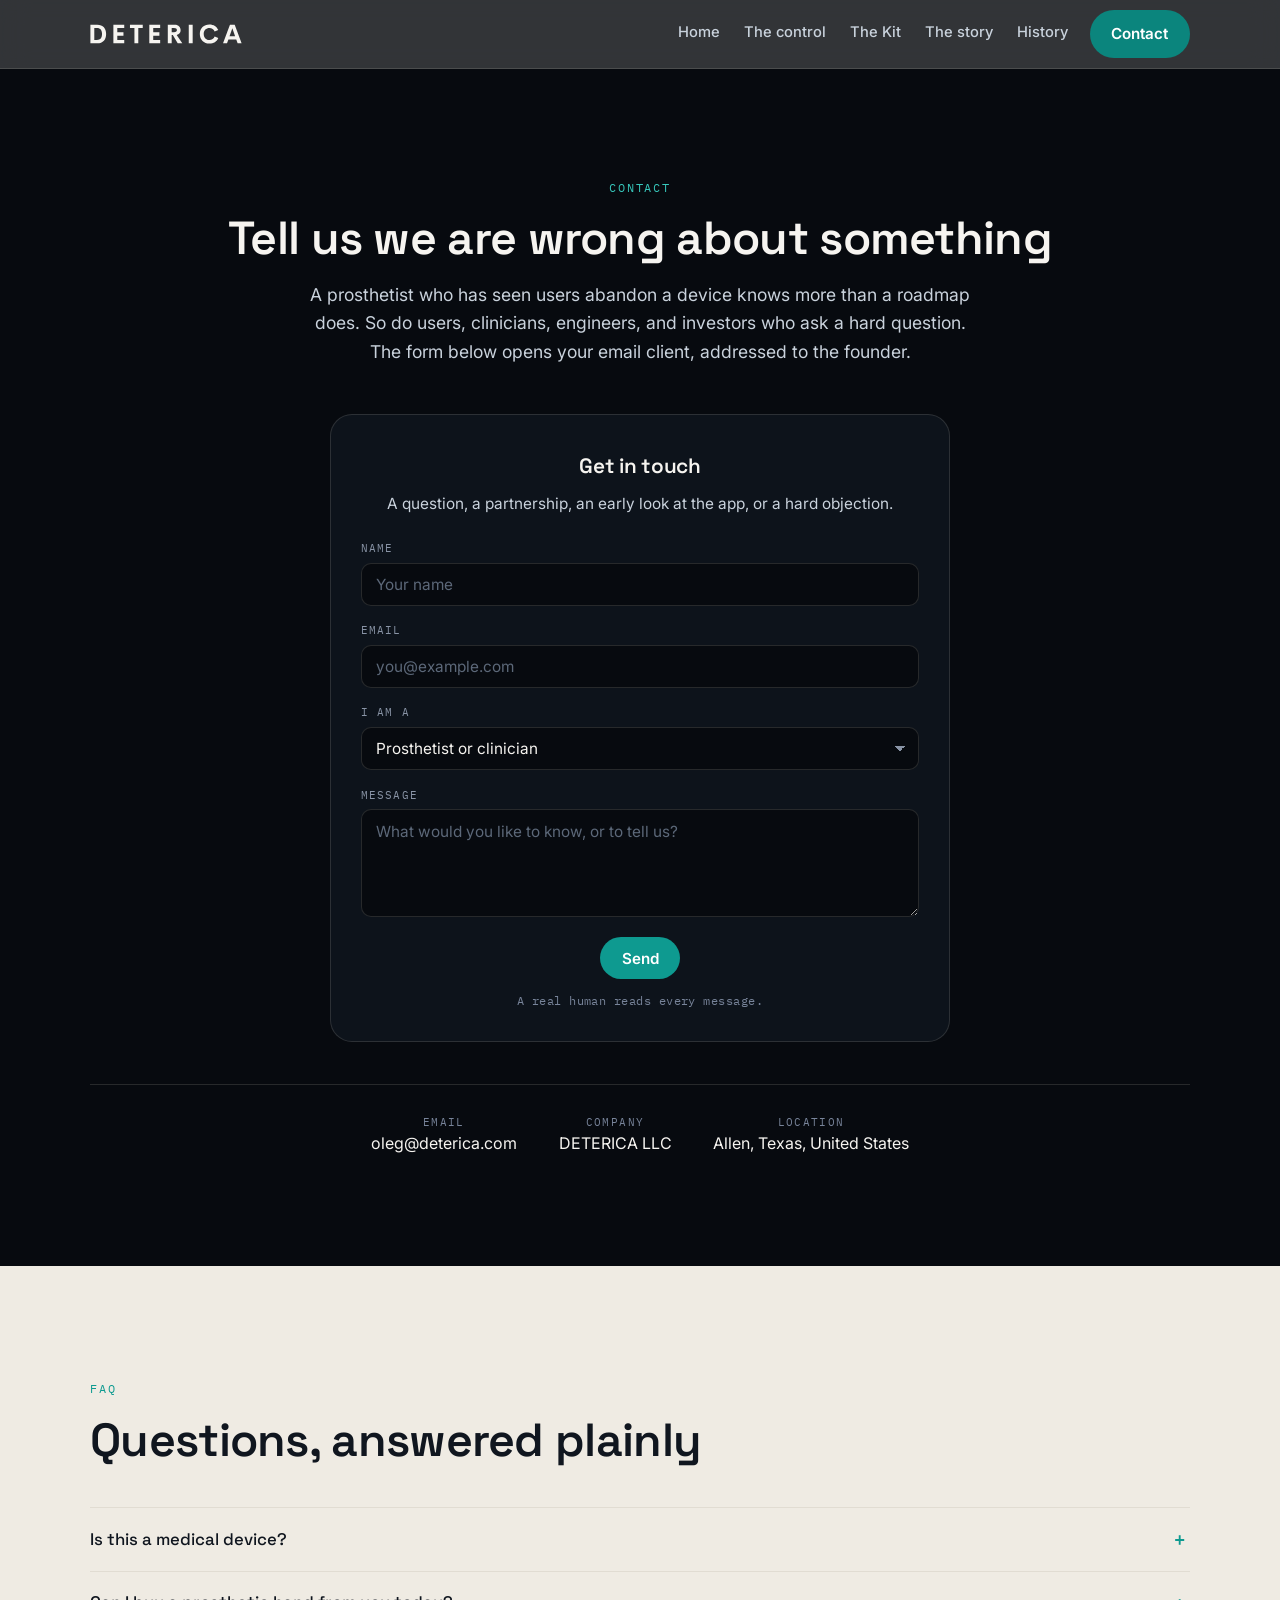
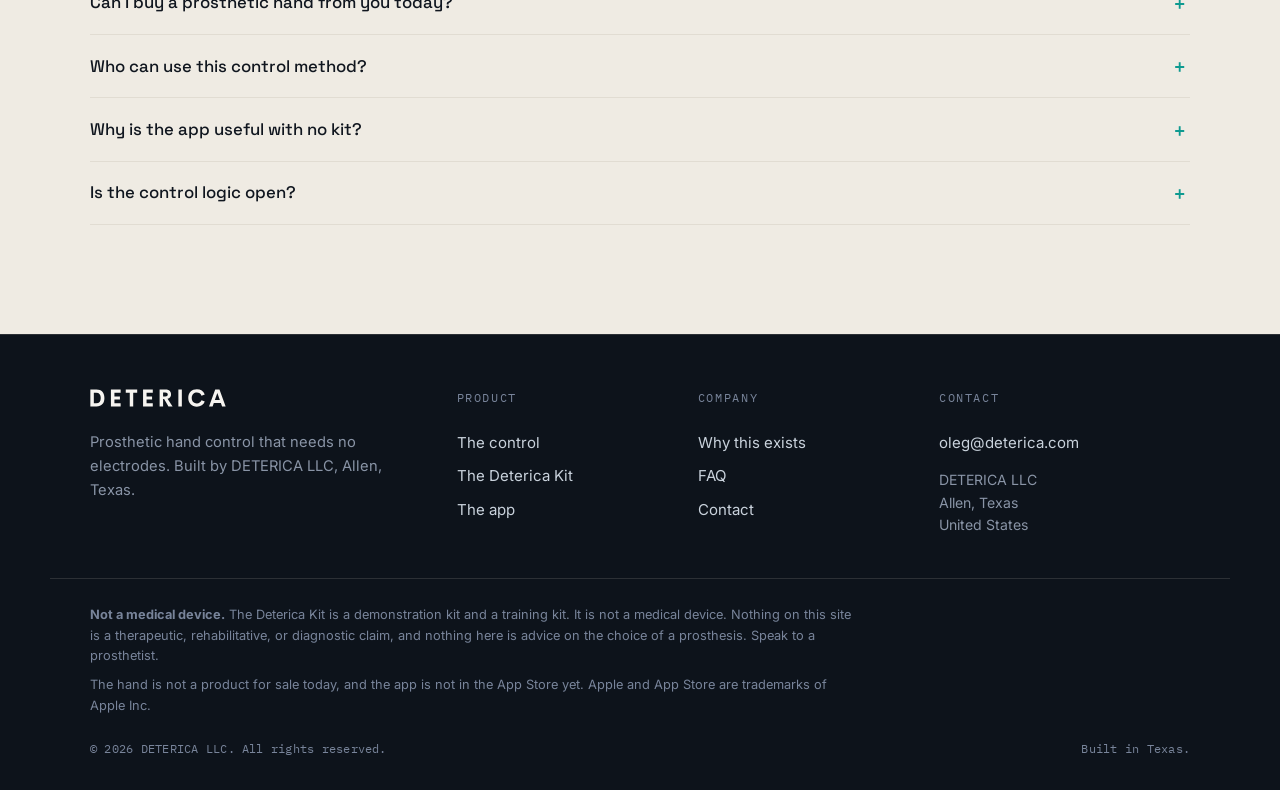
==== commit e21119b4: "Centre the contact page on its own column The heading, the sub, the form card and the row of direct " ====
--- a/contact.html
+++ b/contact.html
@@ -16,9 +16,10 @@
   <link rel="preconnect" href="https://fonts.gstatic.com" crossorigin />
   <link href="https://fonts.googleapis.com/css2?family=Space+Grotesk:wght@400;500;600;700&family=Inter:wght@400;500;600&family=IBM+Plex+Mono:wght@400;500&display=swap" rel="stylesheet" />
 
-  <link rel="icon" href="assets/brand/favicon-32.png" sizes="32x32" />
-  <link rel="icon" href="assets/brand/favicon.svg" type="image/svg+xml" />
-  <link rel="apple-touch-icon" href="assets/brand/apple-touch-icon.png" />
+  <link rel="icon" href="assets/brand/hand-favicon-32.png" sizes="32x32" />
+  <link rel="icon" href="assets/brand/hand-favicon-16.png" sizes="16x16" />
+  <link rel="icon" href="assets/brand/hand-favicon-192.png" sizes="192x192" />
+  <link rel="apple-touch-icon" href="assets/brand/hand-apple-touch-icon.png" />
   <link rel="stylesheet" href="styles.css" />
 </head>
 <body>
@@ -59,9 +60,9 @@
     <!-- ===================== CONTACT ===================== -->
     <section class="section dark" id="contact">
       <div class="wrap">
-        <p class="eyebrow light">Contact</p>
-        <h1 class="section-title light">Tell us we are wrong about something</h1>
-        <p class="section-sub light-sub">
+        <p class="eyebrow light center">Contact</p>
+        <h1 class="section-title light center">Tell us we are wrong about something</h1>
+        <p class="section-sub light-sub center">
           A prosthetist who has seen users abandon a device knows more than a roadmap does. So do
           users, clinicians, engineers, and investors who ask a hard question. The form below
           opens your email client, addressed to the founder.
--- a/styles.css
+++ b/styles.css
@@ -311,10 +311,17 @@
 @media (max-width: 860px) { .grid-3, .grid-2 { grid-template-columns: 1fr; } }
 @media (max-width: 560px) { .grid-4 { grid-template-columns: 1fr; } }
 
+/* A column, so that a trailing link can be pushed to the bottom edge. Cards in
+   one grid row are already the same height; without this the links step up and
+   down with the length of the text above them. */
 .card {
   background: var(--paper-2); border: 1px solid var(--line);
   border-radius: var(--r); padding: 1.6rem 1.5rem;
-}
+  display: flex; flex-direction: column;
+}
+/* The gap above the link is padding, not margin: `margin-top` is spent on the
+   `auto` that does the pushing. */
+.card .card-cta { margin-top: auto; padding-top: 1.1rem; }
 .card h3 { font-size: 1.12rem; margin: .2rem 0 .5rem; font-weight: 600; }
 /* Justified across the block, not flush left. `hyphens` needs the `lang` on
    <html>, and it earns its keep here: a card column is narrow, and without
@@ -556,11 +563,14 @@
 
 /* ---------- Forms ---------- */
 /* One form. It gets no more width than it reads well in. */
-.forms { margin-top: 3rem; max-width: 620px; }
+/* The contact page centres: the heading, the sub, the card, and the row of
+   direct details all sit on the middle of the page. The labels and the fields
+   inside the card stay left, because a form is read down one edge. */
+.forms { margin-top: 3rem; max-width: 620px; margin-inline: auto; }
 
 .form-card { background: var(--ink-2); border: 1px solid var(--ink-line); border-radius: var(--r-lg); padding: clamp(20px,2.6vw,30px); }
-.form-card h3 { margin: .3rem 0 .5rem; font-size: 1.3rem; font-weight: 600; color: var(--paper); }
-.form-card > p { margin: 0 0 1.4rem; color: var(--text-light); font-size: .96rem; }
+.form-card h3 { margin: .3rem 0 .5rem; font-size: 1.3rem; font-weight: 600; color: var(--paper); text-align: center; }
+.form-card > p { margin: 0 0 1.4rem; color: var(--text-light); font-size: .96rem; text-align: center; }
 .field { display: grid; gap: .35rem; margin-bottom: .95rem; }
 .field label { font-family: var(--ff-mono); font-size: .7rem; letter-spacing: .1em; text-transform: uppercase; color: var(--text-dim); }
 .field input, .field textarea, .field select {
@@ -572,11 +582,16 @@
 .field textarea { min-height: 108px; resize: vertical; }
 .field input::placeholder, .field textarea::placeholder { color: #5C6879; }
 .field select { appearance: none; background-image: linear-gradient(45deg, transparent 50%, var(--text-dim) 50%), linear-gradient(135deg, var(--text-dim) 50%, transparent 50%); background-position: calc(100% - 18px) 50%, calc(100% - 13px) 50%; background-size: 5px 5px, 5px 5px; background-repeat: no-repeat; }
-.form-foot { display: flex; flex-wrap: wrap; align-items: center; gap: .8rem; margin-top: 1.2rem; }
+/* A column, not a row: the layout is centred, and a button beside its note
+   centres the pair and leaves the button itself off the middle. The note is
+   also the live status line, so a long error wraps under the button instead of
+   pushing it sideways. */
+.form-foot { display: flex; flex-direction: column; align-items: center; gap: .8rem; margin-top: 1.2rem; }
+.form-foot .form-note { text-align: center; }
 .form-note { font-family: var(--ff-mono); font-size: .72rem; letter-spacing: .04em; color: var(--text-faint); margin: 0; }
 .form-note.ok { color: var(--accent-br); }
 
-.contact-direct { display: flex; flex-wrap: wrap; gap: 1rem 2.6rem; margin-top: 2.6rem; padding-top: 1.8rem; border-top: 1px solid var(--ink-line); }
+.contact-direct { display: flex; flex-wrap: wrap; justify-content: center; text-align: center; gap: 1rem 2.6rem; margin-top: 2.6rem; padding-top: 1.8rem; border-top: 1px solid var(--ink-line); }
 .contact-direct div p { margin: 0; }
 .contact-direct .k { font-family: var(--ff-mono); font-size: .7rem; letter-spacing: .12em; text-transform: uppercase; color: var(--text-faint); }
 .contact-direct .v { color: var(--paper); font-size: 1rem; }
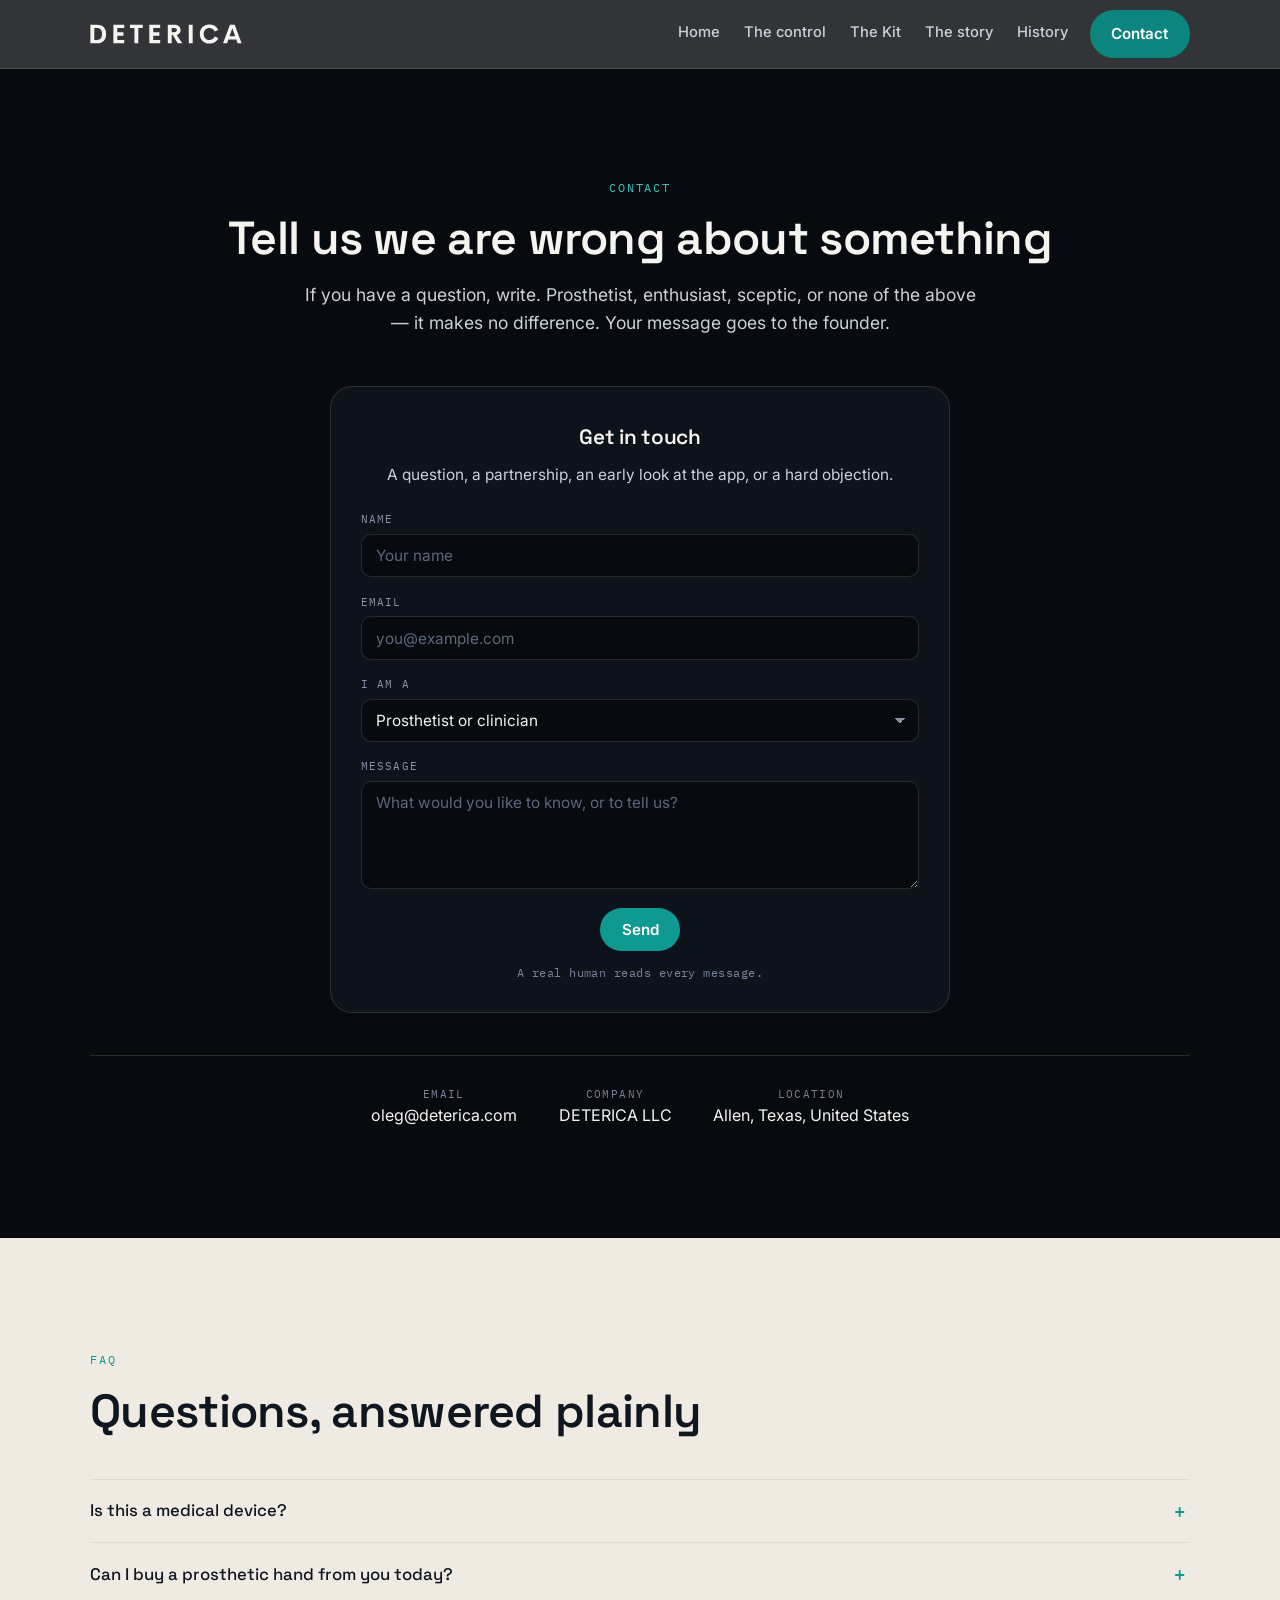
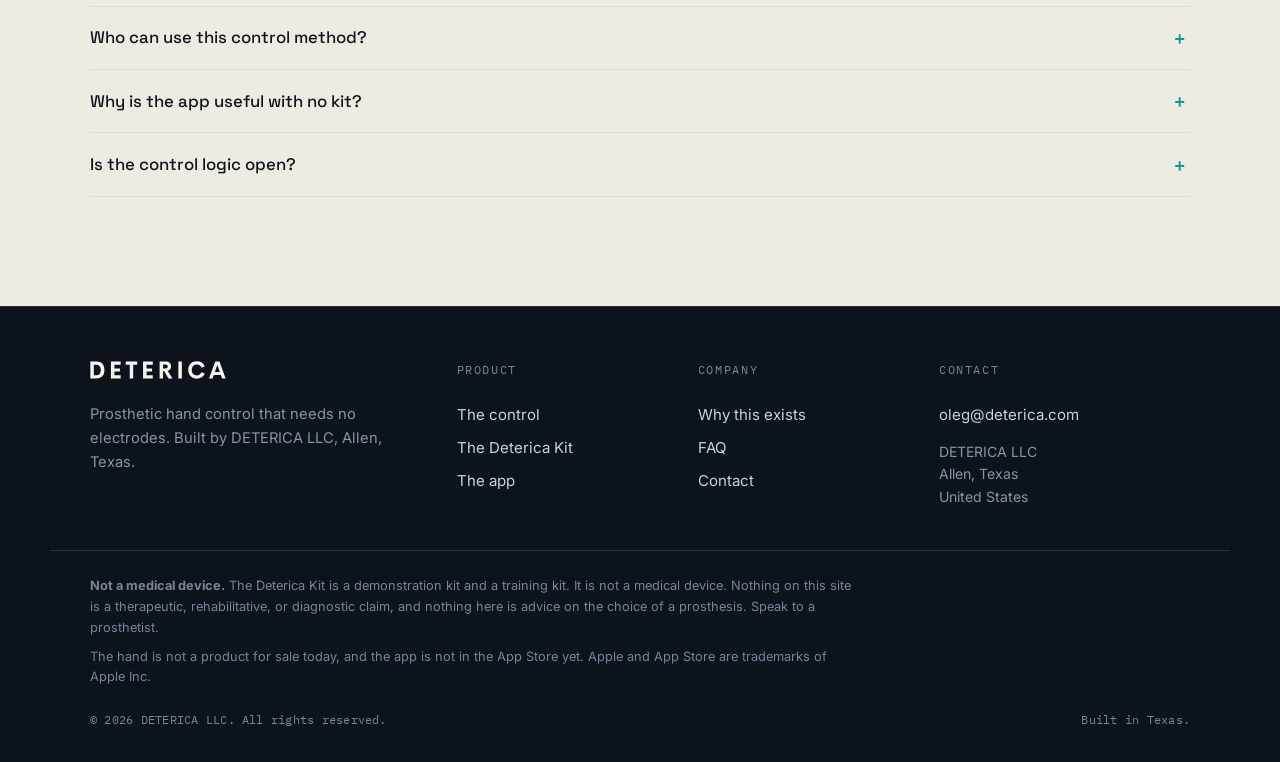
==== commit 5887b8b8: "Say plainly who may write, on both contact blocks The contact intro promised that the form opens an " ====
--- a/contact.html
+++ b/contact.html
@@ -63,9 +63,8 @@
         <p class="eyebrow light center">Contact</p>
         <h1 class="section-title light center">Tell us we are wrong about something</h1>
         <p class="section-sub light-sub center">
-          A prosthetist who has seen users abandon a device knows more than a roadmap does. So do
-          users, clinicians, engineers, and investors who ask a hard question. The form below
-          opens your email client, addressed to the founder.
+          If you have a question, write. Prosthetist, enthusiast, sceptic, or none of the
+          above — it makes no difference. Your message goes to the founder.
         </p>
 
         <div class="forms">
